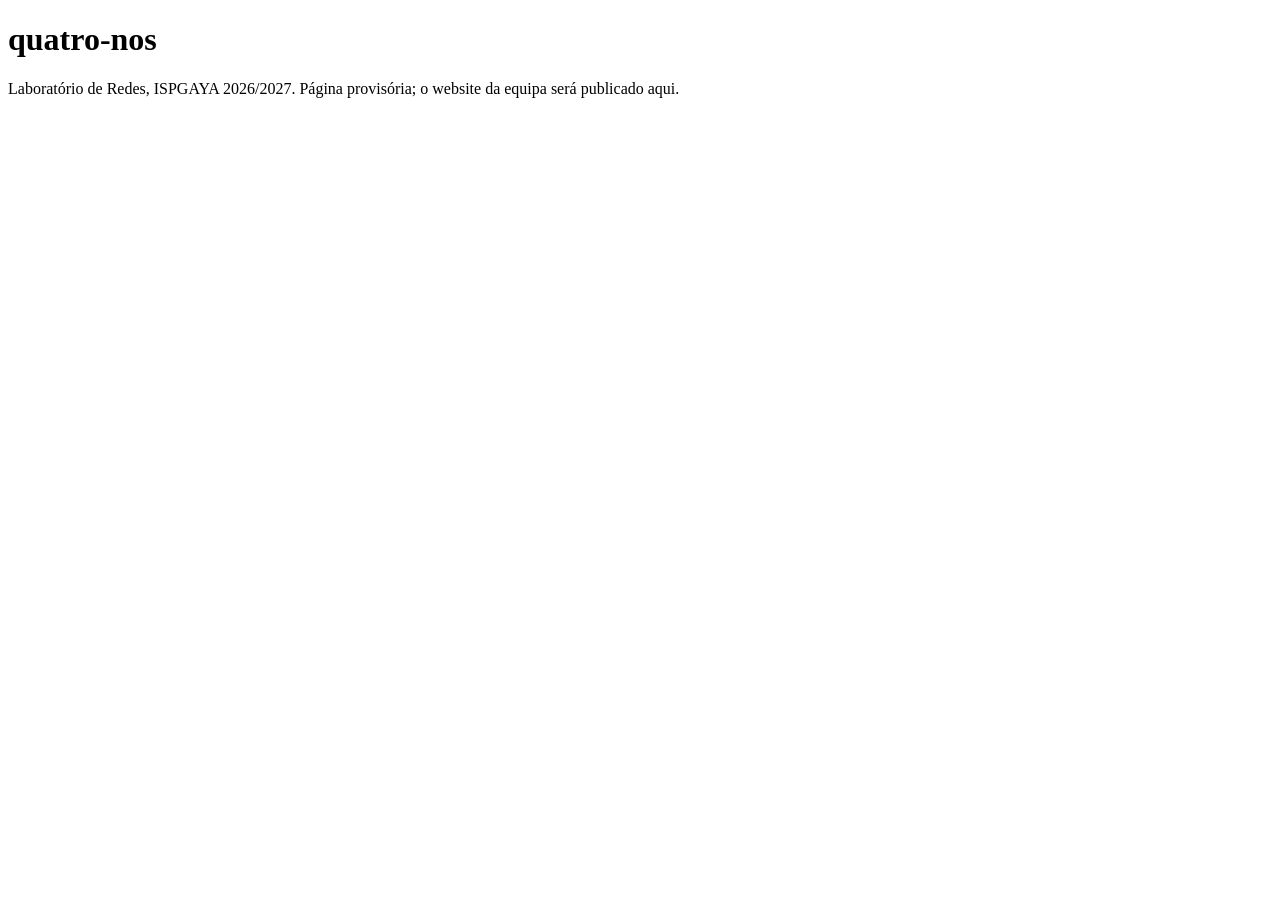
==== docs/index.html @ 2345aab6 "chore: estrutura inicial do repositório (pastas, README, .gitignore)" ====
<!doctype html>
<html lang="pt">
<head>
<meta charset="utf-8">
<meta name="viewport" content="width=device-width, initial-scale=1">
<title>quatro-nos</title>
</head>
<body>
<h1>quatro-nos</h1>
<p>Laboratório de Redes, ISPGAYA 2026/2027. Página provisória; o website da equipa será publicado aqui.</p>
</body>
</html>
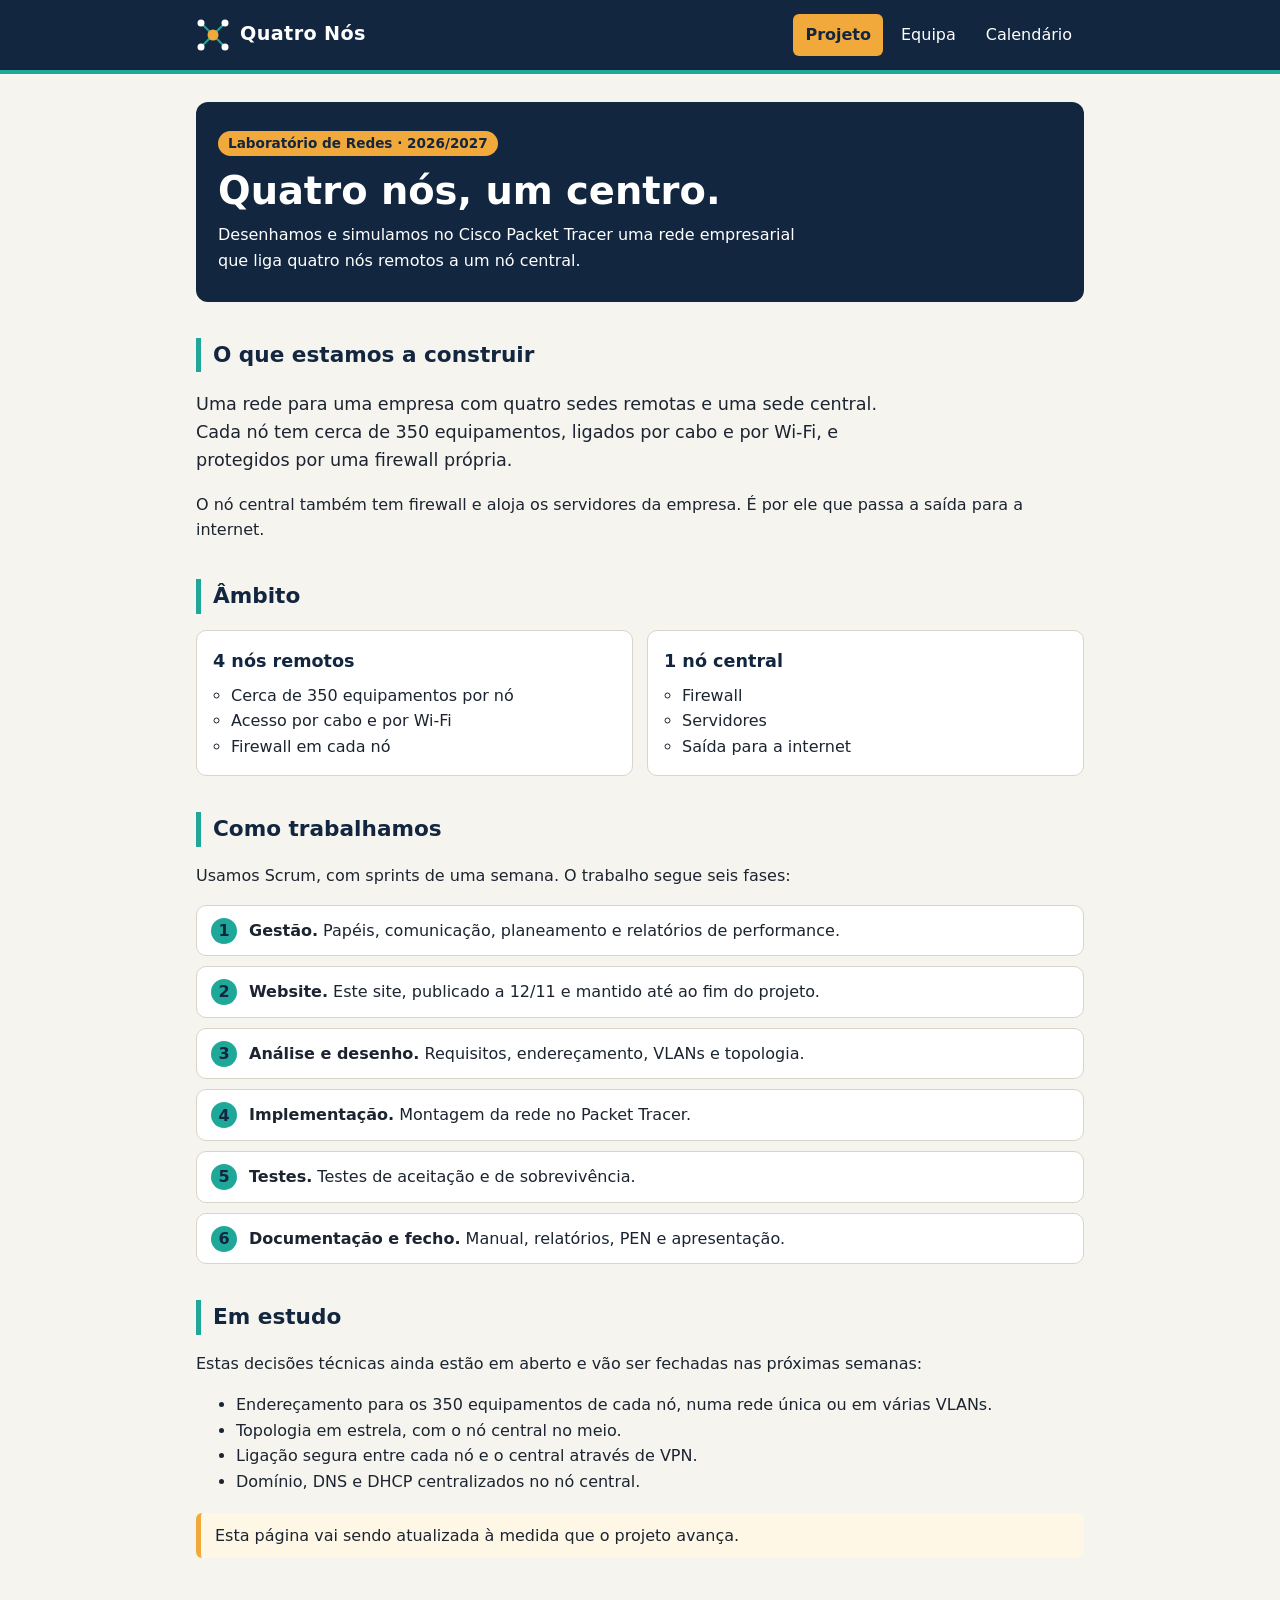
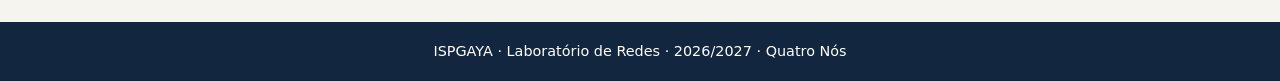
==== commit 9f8cedde: "feat(site): publicar website Quatro Nós (index, equipa, calendário, style.css)" ====
--- a/docs/index.html
+++ b/docs/index.html
@@ -1,12 +1,99 @@
 <!doctype html>
-<html lang="pt">
+<html lang="pt-PT">
 <head>
-<meta charset="utf-8">
-<meta name="viewport" content="width=device-width, initial-scale=1">
-<title>quatro-nos</title>
+  <meta charset="utf-8">
+  <meta name="viewport" content="width=device-width, initial-scale=1">
+  <link rel="icon" href="data:,">
+  <title>Projeto · Quatro Nós</title>
+  <meta name="description" content="Quatro Nós: projeto de rede empresarial com 4 nós remotos e um nó central, simulado no Cisco Packet Tracer. ISPGAYA, Laboratório de Redes 2026/2027.">
+  <link rel="stylesheet" href="style.css">
+  <!-- Contagem de visitas (opcional): descomentar e trocar CODIGO pelo código do GoatCounter
+  <script data-goatcounter="https://CODIGO.goatcounter.com/count" async src="//gc.zgo.at/count.js"></script>
+  -->
 </head>
 <body>
-<h1>quatro-nos</h1>
-<p>Laboratório de Redes, ISPGAYA 2026/2027. Página provisória; o website da equipa será publicado aqui.</p>
+  <a class="skip" href="#conteudo">Saltar para o conteúdo</a>
+  <header class="site">
+    <div class="bar">
+      <a class="brand" href="index.html">
+        <svg width="34" height="34" viewBox="0 0 34 34" aria-hidden="true" focusable="false">
+          <g stroke="#1fa89a" stroke-width="2">
+            <line x1="17" y1="17" x2="5" y2="5"/>
+            <line x1="17" y1="17" x2="29" y2="5"/>
+            <line x1="17" y1="17" x2="5" y2="29"/>
+            <line x1="17" y1="17" x2="29" y2="29"/>
+          </g>
+          <circle cx="5" cy="5" r="3.5" fill="#fff"/>
+          <circle cx="29" cy="5" r="3.5" fill="#fff"/>
+          <circle cx="5" cy="29" r="3.5" fill="#fff"/>
+          <circle cx="29" cy="29" r="3.5" fill="#fff"/>
+          <circle cx="17" cy="17" r="5.5" fill="#f2a93b"/>
+        </svg>
+        Quatro Nós
+      </a>
+      <nav class="nav" aria-label="Principal">
+        <a href="index.html" aria-current="page">Projeto</a>
+        <a href="equipa.html">Equipa</a>
+        <a href="calendario.html">Calendário</a>
+      </nav>
+    </div>
+  </header>
+
+  <main id="conteudo">
+    <section class="hero">
+      <span class="tag">Laboratório de Redes · 2026/2027</span>
+      <h1>Quatro nós, um centro.</h1>
+      <p>Desenhamos e simulamos no Cisco Packet Tracer uma rede empresarial que liga quatro nós remotos a um nó central.</p>
+    </section>
+
+    <h2>O que estamos a construir</h2>
+    <p class="lead">Uma rede para uma empresa com quatro sedes remotas e uma sede central. Cada nó tem cerca de 350 equipamentos, ligados por cabo e por Wi-Fi, e protegidos por uma firewall própria.</p>
+    <p>O nó central também tem firewall e aloja os servidores da empresa. É por ele que passa a saída para a internet.</p>
+
+    <h2>Âmbito</h2>
+    <ul class="grid">
+      <li class="card">
+        <h3>4 nós remotos</h3>
+        <ul>
+          <li>Cerca de 350 equipamentos por nó</li>
+          <li>Acesso por cabo e por Wi-Fi</li>
+          <li>Firewall em cada nó</li>
+        </ul>
+      </li>
+      <li class="card">
+        <h3>1 nó central</h3>
+        <ul>
+          <li>Firewall</li>
+          <li>Servidores</li>
+          <li>Saída para a internet</li>
+        </ul>
+      </li>
+    </ul>
+
+    <h2>Como trabalhamos</h2>
+    <p>Usamos Scrum, com sprints de uma semana. O trabalho segue seis fases:</p>
+    <ol class="steps">
+      <li><strong>Gestão.</strong> Papéis, comunicação, planeamento e relatórios de performance.</li>
+      <li><strong>Website.</strong> Este site, publicado a 12/11 e mantido até ao fim do projeto.</li>
+      <li><strong>Análise e desenho.</strong> Requisitos, endereçamento, VLANs e topologia.</li>
+      <li><strong>Implementação.</strong> Montagem da rede no Packet Tracer.</li>
+      <li><strong>Testes.</strong> Testes de aceitação e de sobrevivência.</li>
+      <li><strong>Documentação e fecho.</strong> Manual, relatórios, PEN e apresentação.</li>
+    </ol>
+
+    <h2>Em estudo</h2>
+    <p>Estas decisões técnicas ainda estão em aberto e vão ser fechadas nas próximas semanas:</p>
+    <ul>
+      <li>Endereçamento para os 350 equipamentos de cada nó, numa rede única ou em várias VLANs.</li>
+      <li>Topologia em estrela, com o nó central no meio.</li>
+      <li>Ligação segura entre cada nó e o central através de VPN.</li>
+      <li>Domínio, DNS e DHCP centralizados no nó central.</li>
+    </ul>
+    <p class="note">Esta página vai sendo atualizada à medida que o projeto avança.</p>
+  </main>
+
+  <footer class="site">
+    ISPGAYA · Laboratório de Redes · 2026/2027 · Quatro Nós
+  </footer>
 </body>
 </html>
--- a/docs/style.css
+++ b/docs/style.css
@@ -0,0 +1,222 @@
+:root {
+  --navy: #12263f;
+  --teal: #1fa89a;
+  --amber: #f2a93b;
+  --paper: #f6f4ef;
+  --ink: #1b2430;
+  --link: #0b6b62;
+  --line: #d9d4c7;
+  --card: #ffffff;
+}
+
+* { box-sizing: border-box; }
+
+body {
+  margin: 0;
+  font-family: system-ui, -apple-system, "Segoe UI", Roboto, sans-serif;
+  background: var(--paper);
+  color: var(--ink);
+  line-height: 1.6;
+}
+
+a { color: var(--link); }
+a:focus-visible, .nav a:focus-visible {
+  outline: 3px solid var(--amber);
+  outline-offset: 2px;
+}
+
+.skip {
+  position: absolute;
+  left: -999px;
+  top: 0;
+  background: var(--amber);
+  color: var(--navy);
+  padding: 8px 14px;
+  z-index: 10;
+}
+.skip:focus { left: 8px; top: 8px; }
+
+header.site {
+  background: var(--navy);
+  color: #fff;
+  border-bottom: 4px solid var(--teal);
+}
+.bar {
+  max-width: 920px;
+  margin: 0 auto;
+  padding: 14px 16px;
+  display: flex;
+  flex-wrap: wrap;
+  align-items: center;
+  justify-content: space-between;
+  gap: 10px;
+}
+.brand {
+  display: flex;
+  align-items: center;
+  gap: 10px;
+  color: #fff;
+  text-decoration: none;
+  font-weight: 700;
+  font-size: 1.2rem;
+  letter-spacing: 0.02em;
+}
+.nav { display: flex; gap: 6px; flex-wrap: wrap; }
+.nav a {
+  color: #fff;
+  text-decoration: none;
+  padding: 8px 12px;
+  border-radius: 6px;
+  font-weight: 500;
+}
+.nav a:hover { background: rgba(255, 255, 255, 0.12); }
+.nav a[aria-current="page"] {
+  background: var(--amber);
+  color: var(--navy);
+  font-weight: 700;
+}
+
+main {
+  max-width: 920px;
+  margin: 0 auto;
+  padding: 28px 16px 48px;
+}
+
+h1 {
+  color: var(--navy);
+  font-size: clamp(1.7rem, 5vw, 2.4rem);
+  line-height: 1.2;
+  margin: 0 0 8px;
+}
+h2 {
+  color: var(--navy);
+  font-size: 1.35rem;
+  margin: 36px 0 10px;
+  padding-left: 12px;
+  border-left: 5px solid var(--teal);
+}
+.lead { font-size: 1.1rem; max-width: 62ch; }
+
+.hero {
+  background: var(--navy);
+  color: #fff;
+  border-radius: 12px;
+  padding: 28px 22px;
+  margin-bottom: 8px;
+}
+.hero h1 { color: #fff; }
+.hero p { margin: 0; max-width: 60ch; }
+.hero .tag {
+  display: inline-block;
+  background: var(--amber);
+  color: var(--navy);
+  font-weight: 700;
+  font-size: 0.85rem;
+  padding: 2px 10px;
+  border-radius: 999px;
+  margin-bottom: 12px;
+}
+
+.grid {
+  display: grid;
+  gap: 14px;
+  grid-template-columns: repeat(auto-fit, minmax(240px, 1fr));
+  padding: 0;
+  list-style: none;
+}
+.card {
+  background: var(--card);
+  border: 1px solid var(--line);
+  border-radius: 10px;
+  padding: 16px;
+}
+.card h3 { margin: 0 0 4px; color: var(--navy); font-size: 1.1rem; }
+.card ul { margin: 8px 0 0; padding-left: 18px; }
+
+.avatar {
+  width: 52px;
+  height: 52px;
+  border-radius: 50%;
+  background: var(--navy);
+  color: var(--amber);
+  display: grid;
+  place-items: center;
+  font-weight: 700;
+  font-size: 1.1rem;
+  margin-bottom: 10px;
+}
+.role {
+  color: var(--link);
+  font-weight: 600;
+  margin: 0 0 6px;
+}
+
+.steps { counter-reset: s; padding: 0; list-style: none; }
+.steps li {
+  counter-increment: s;
+  background: var(--card);
+  border: 1px solid var(--line);
+  border-radius: 10px;
+  padding: 12px 14px 12px 52px;
+  margin-bottom: 10px;
+  position: relative;
+}
+.steps li::before {
+  content: counter(s);
+  position: absolute;
+  left: 14px;
+  top: 12px;
+  width: 26px;
+  height: 26px;
+  border-radius: 50%;
+  background: var(--teal);
+  color: var(--navy);
+  font-weight: 700;
+  display: grid;
+  place-items: center;
+}
+
+table {
+  width: 100%;
+  border-collapse: collapse;
+  background: var(--card);
+  border: 1px solid var(--line);
+  border-radius: 10px;
+  overflow: hidden;
+}
+caption {
+  text-align: left;
+  font-weight: 700;
+  color: var(--navy);
+  padding: 0 0 8px;
+}
+th, td {
+  text-align: left;
+  vertical-align: top;
+  padding: 12px 14px;
+  border-bottom: 1px solid var(--line);
+}
+th { background: var(--navy); color: #fff; }
+tr:last-child td { border-bottom: 0; }
+td.date { white-space: nowrap; font-weight: 700; color: var(--navy); }
+
+.note {
+  background: #fff7e6;
+  border-left: 5px solid var(--amber);
+  padding: 10px 14px;
+  border-radius: 6px;
+  margin-top: 18px;
+}
+
+footer.site {
+  background: var(--navy);
+  color: #fff;
+  text-align: center;
+  padding: 18px 16px;
+  font-size: 0.9rem;
+}
+
+@media (max-width: 640px) {
+  th, td { padding: 10px 8px; font-size: 0.95rem; }
+  td.date { white-space: normal; }
+}
